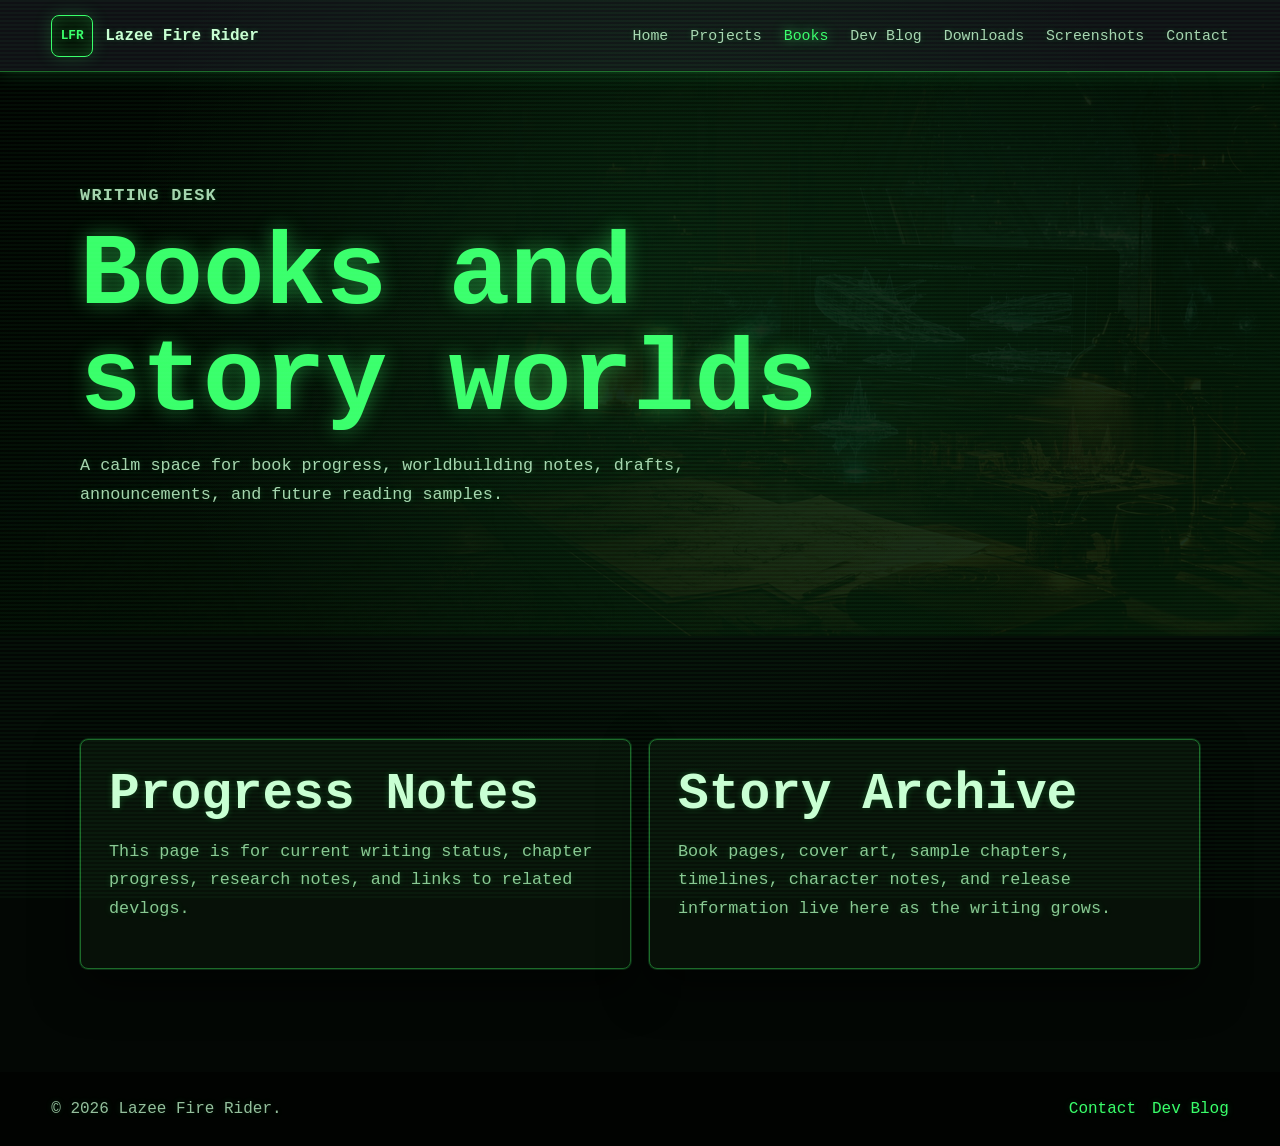
==== books.html @ acac5da4 "Initial Lazee Fire Rider website" ====
<!doctype html>
<html lang="en">
  <head>
    <meta charset="utf-8">
    <meta name="viewport" content="width=device-width, initial-scale=1">
    <title>Books | Lazee Fire Rider</title>
    <link rel="stylesheet" href="assets/css/styles.css">
    <script src="assets/js/main.js" defer></script>
  </head>
  <body>
    <header class="site-header">
      <a class="brand" href="index.html"><span class="brand-mark">LFR</span><span class="brand-name">Lazee Fire Rider</span></a>
      <button class="nav-toggle" type="button" aria-expanded="false" aria-controls="site-nav"><span class="sr-only">Menu</span><span></span><span></span><span></span></button>
      <nav class="site-nav" id="site-nav" aria-label="Main navigation"><a href="index.html">Home</a><a href="projects.html">Projects</a><a href="books.html">Books</a><a href="devlog.html">Dev Blog</a><a href="downloads.html">Downloads</a><a href="screenshots.html">Screenshots</a><a href="contact.html">Contact</a></nav>
    </header>
    <main>
      <section class="page-hero compact"><div class="section-inner"><p class="eyebrow">Writing Desk</p><h1>Books and story worlds</h1><p>A calm space for book progress, worldbuilding notes, drafts, announcements, and future reading samples.</p></div></section>
      <section class="section">
        <div class="section-inner content-grid">
          <article><h2>Progress Notes</h2><p>This page is for current writing status, chapter progress, research notes, and links to related devlogs.</p></article>
          <article><h2>Story Archive</h2><p>Book pages, cover art, sample chapters, timelines, character notes, and release information live here as the writing grows.</p></article>
        </div>
      </section>
    </main>
    <footer class="site-footer"><p>&copy; <span data-current-year></span> Lazee Fire Rider.</p><div><a href="contact.html">Contact</a><a href="devlog.html">Dev Blog</a></div></footer>
  </body>
</html>
---- assets/css/styles.css ----
:root {
  --ink: #c8ffd2;
  --paper: #030704;
  --paper-strong: #071108;
  --muted: #88c992;
  --line: #1d6b2a;
  --charcoal: #010301;
  --charcoal-2: #071508;
  --amber: #ffd166;
  --teal: #39ff6a;
  --crimson: #ff6f61;
  --moss: #72e884;
  --white: #ffffff;
  --terminal-glow: 0 0 18px rgba(57, 255, 106, 0.18);
  --shadow: 0 0 0 1px rgba(57, 255, 106, 0.16), 0 18px 45px rgba(0, 0, 0, 0.58);
  font-family: "Lucida Console", "Courier New", ui-monospace, SFMono-Regular, Consolas, monospace;
}

* {
  box-sizing: border-box;
}

body {
  margin: 0;
  background: var(--paper);
  color: var(--ink);
  text-shadow: 0 0 7px rgba(57, 255, 106, 0.2);
}

body::before {
  content: "";
  position: fixed;
  inset: 0;
  z-index: 100;
  pointer-events: none;
  background:
    linear-gradient(rgba(57, 255, 106, 0.04) 50%, rgba(0, 0, 0, 0.16) 50%),
    radial-gradient(circle at 50% 30%, rgba(57, 255, 106, 0.08), transparent 58%);
  background-size: 100% 4px, 100% 100%;
  mix-blend-mode: screen;
}

img {
  display: block;
  max-width: 100%;
}

a {
  color: inherit;
}

.sr-only {
  position: absolute;
  width: 1px;
  height: 1px;
  padding: 0;
  margin: -1px;
  overflow: hidden;
  clip: rect(0, 0, 0, 0);
  white-space: nowrap;
  border: 0;
}

.site-header {
  position: sticky;
  top: 0;
  z-index: 20;
  display: flex;
  align-items: center;
  justify-content: space-between;
  gap: 24px;
  min-height: 72px;
  padding: 14px clamp(18px, 4vw, 54px);
  background: rgba(16, 18, 22, 0.94);
  color: var(--ink);
  backdrop-filter: blur(14px);
  border-bottom: 1px solid var(--line);
  box-shadow: var(--terminal-glow);
}

.brand {
  display: inline-flex;
  align-items: center;
  gap: 12px;
  text-decoration: none;
  font-weight: 800;
}

.brand-mark {
  display: grid;
  place-items: center;
  width: 42px;
  height: 42px;
  border-radius: 8px;
  background: #061207;
  color: var(--teal);
  border: 1px solid var(--teal);
  box-shadow: inset 0 0 18px rgba(57, 255, 106, 0.18), var(--terminal-glow);
  font-size: 0.8rem;
  letter-spacing: 0;
}

.brand-name {
  font-size: 1rem;
}

.site-nav {
  display: flex;
  align-items: center;
  gap: clamp(10px, 1.8vw, 22px);
  font-size: 0.93rem;
}

.site-nav a {
  color: rgba(200, 255, 210, 0.82);
  text-decoration: none;
  white-space: nowrap;
}

.site-nav a:hover,
.site-nav a[aria-current="page"] {
  color: var(--teal);
  text-shadow: 0 0 12px rgba(57, 255, 106, 0.7);
}

.nav-toggle {
  display: none;
  width: 44px;
  height: 44px;
  border: 1px solid rgba(57, 255, 106, 0.42);
  border-radius: 8px;
  background: transparent;
  padding: 10px;
}

.nav-toggle span:not(.sr-only) {
  display: block;
  width: 100%;
  height: 2px;
  margin: 5px 0;
  background: var(--teal);
}

.hero {
  position: relative;
  min-height: min(760px, calc(100vh - 72px));
  display: grid;
  align-items: end;
  overflow: hidden;
  background: var(--charcoal);
}

.hero img {
  position: absolute;
  inset: 0;
  width: 100%;
  height: 100%;
  object-fit: cover;
}

.hero-overlay {
  position: absolute;
  inset: 0;
  background:
    linear-gradient(90deg, rgba(1, 3, 1, 0.98) 0%, rgba(1, 8, 2, 0.88) 42%, rgba(1, 8, 2, 0.54) 74%),
    linear-gradient(0deg, rgba(1, 3, 1, 0.95) 0%, rgba(1, 3, 1, 0.08) 48%),
    linear-gradient(rgba(57, 255, 106, 0.08), rgba(57, 255, 106, 0.08));
}

.hero-content {
  position: relative;
  max-width: 760px;
  padding: clamp(72px, 11vw, 150px) clamp(20px, 5vw, 72px);
  color: var(--ink);
}

.eyebrow {
  margin: 0 0 12px;
  color: var(--teal);
  font-size: 0.78rem;
  font-weight: 800;
  letter-spacing: 0.08em;
  text-transform: uppercase;
}

h1,
h2,
h3,
p {
  overflow-wrap: break-word;
}

h1,
h2,
h3 {
  margin: 0;
  line-height: 1.04;
}

h1 {
  max-width: 12ch;
  font-size: clamp(3.4rem, 8vw, 7.25rem);
  color: var(--teal);
  text-shadow: 0 0 20px rgba(57, 255, 106, 0.42);
}

h2 {
  font-size: clamp(2rem, 4vw, 3.6rem);
}

h3 {
  font-size: 1.25rem;
}

.hero-copy {
  max-width: 58ch;
  color: rgba(200, 255, 210, 0.86);
  font-size: clamp(1.05rem, 2vw, 1.28rem);
  line-height: 1.7;
}

.hero-actions,
.cta-row {
  display: flex;
  flex-wrap: wrap;
  gap: 12px;
  align-items: center;
}

.button {
  display: inline-flex;
  align-items: center;
  justify-content: center;
  min-height: 46px;
  padding: 12px 18px;
  border-radius: 8px;
  text-decoration: none;
  font-weight: 800;
}

.button.primary {
  background: var(--teal);
  color: #031006;
  box-shadow: var(--terminal-glow);
}

.button.ghost {
  border: 1px solid rgba(57, 255, 106, 0.48);
  color: var(--ink);
}

.button.ghost.dark {
  border-color: var(--line);
  color: var(--teal);
}

.section {
  padding: clamp(54px, 8vw, 104px) clamp(18px, 4vw, 54px);
}

.section-inner {
  width: min(1120px, 100%);
  margin: 0 auto;
}

.section-inner.narrow {
  width: min(850px, 100%);
}

.intro-band {
  background: var(--paper-strong);
  border-bottom: 1px solid var(--line);
  border-top: 1px solid var(--line);
}

.split,
.cta-row {
  display: grid;
  grid-template-columns: minmax(0, 0.95fr) minmax(0, 1.05fr);
  gap: clamp(24px, 6vw, 84px);
  align-items: center;
}

.split p:last-child,
.page-hero p,
.content-grid p,
.feature-row p,
.journal-entry p,
.contact-grid p {
  color: var(--muted);
  line-height: 1.7;
  font-size: 1.05rem;
}

.section-heading {
  margin-bottom: 28px;
}

.project-grid,
.content-grid,
.contact-grid,
.gallery-grid {
  display: grid;
  grid-template-columns: repeat(3, minmax(0, 1fr));
  gap: 18px;
}

.project-card,
.content-grid article,
.contact-grid article,
.journal-entry,
.gallery-grid figure,
.placeholder-shot {
  border: 1px solid var(--line);
  border-radius: 8px;
  background: var(--paper-strong);
  box-shadow: var(--shadow);
}

.project-card {
  padding: 26px;
  border-top: 5px solid var(--teal);
}

.project-card.accent-red {
  border-top-color: var(--amber);
}

.project-card.accent-gold {
  border-top-color: #9dff57;
}

.project-card p,
.project-card a {
  line-height: 1.65;
}

.project-kicker {
  margin-top: 0;
  color: var(--muted);
  font-size: 0.85rem;
  font-weight: 800;
}

.project-card a {
  display: inline-block;
  margin-top: 10px;
  color: var(--teal);
  font-weight: 800;
}

.dark-band {
  background: var(--charcoal);
  color: var(--white);
}

.timeline {
  display: grid;
  grid-template-columns: repeat(3, minmax(0, 1fr));
  gap: 18px;
}

.timeline div {
  min-height: 210px;
  padding: 26px;
  border-radius: 8px;
  background: var(--charcoal-2);
  border: 1px solid rgba(57, 255, 106, 0.24);
}

.timeline span {
  display: inline-block;
  margin-bottom: 24px;
  color: var(--amber);
  font-weight: 900;
}

.timeline p {
  color: rgba(200, 255, 210, 0.72);
  line-height: 1.7;
}

.page-hero {
  padding: clamp(80px, 11vw, 148px) clamp(18px, 4vw, 54px);
  color: var(--white);
  background:
    linear-gradient(135deg, rgba(1, 3, 1, 0.98), rgba(3, 24, 6, 0.9)),
    url("../images/hero-workshop.png") center / cover;
}

.page-hero.compact {
  padding-block: clamp(66px, 9vw, 110px);
}

.page-hero h1 {
  max-width: 14ch;
}

.page-hero p {
  max-width: 720px;
  color: rgba(200, 255, 210, 0.82);
}

.feature-row {
  display: grid;
  grid-template-columns: minmax(0, 1fr) auto;
  gap: 24px;
  align-items: center;
  padding: 28px 0;
  border-bottom: 1px solid var(--line);
}

.feature-row:first-child {
  border-top: 1px solid var(--line);
}

.content-grid {
  grid-template-columns: repeat(2, minmax(0, 1fr));
}

.content-grid article,
.contact-grid article,
.journal-entry {
  padding: 28px;
}

.journal-list {
  display: grid;
  gap: 18px;
}

.journal-entry time {
  display: block;
  margin-bottom: 10px;
  color: var(--amber);
  font-weight: 900;
}

.download-table {
  border: 1px solid var(--line);
  border-radius: 8px;
  overflow: hidden;
  background: var(--paper-strong);
  box-shadow: var(--shadow);
}

.table-row {
  display: grid;
  grid-template-columns: 1.4fr 0.8fr 0.8fr;
  gap: 16px;
  padding: 18px 20px;
  border-top: 1px solid var(--line);
}

.table-row:first-child {
  border-top: 0;
}

.table-row.header {
  background: var(--charcoal);
  color: var(--teal);
  font-weight: 900;
}

.gallery-grid {
  grid-template-columns: repeat(4, minmax(0, 1fr));
}

.gallery-grid figure {
  margin: 0;
  overflow: hidden;
}

.gallery-grid img,
.placeholder-shot {
  aspect-ratio: 4 / 3;
  width: 100%;
  height: auto;
  object-fit: cover;
}

.gallery-grid figcaption {
  padding: 12px 14px;
  color: var(--muted);
  font-weight: 700;
}

.placeholder-shot {
  display: grid;
  place-items: center;
  min-height: 180px;
  background:
    linear-gradient(135deg, rgba(57, 255, 106, 0.13), rgba(255, 209, 102, 0.09)),
    var(--paper-strong);
  color: var(--muted);
  font-weight: 900;
}

.contact-grid {
  grid-template-columns: repeat(2, minmax(0, 1fr));
}

.site-footer {
  display: flex;
  justify-content: space-between;
  gap: 18px;
  padding: 28px clamp(18px, 4vw, 54px);
  background: var(--charcoal);
  color: rgba(200, 255, 210, 0.74);
}

.site-footer p {
  margin: 0;
}

.site-footer div {
  display: flex;
  gap: 16px;
}

.site-footer a {
  color: var(--teal);
  text-decoration: none;
}

@media (max-width: 900px) {
  .nav-toggle {
    display: inline-block;
  }

  .site-nav {
    position: absolute;
    top: 72px;
    left: 0;
    right: 0;
    display: none;
    flex-direction: column;
    align-items: stretch;
    gap: 0;
    padding: 12px 18px 20px;
    background: var(--charcoal);
  }

  .site-nav.is-open {
    display: flex;
  }

  .site-nav a {
    padding: 12px 0;
    border-bottom: 1px solid rgba(255, 255, 255, 0.08);
  }

  .split,
  .cta-row,
  .project-grid,
  .timeline,
  .content-grid,
  .contact-grid,
  .gallery-grid {
    grid-template-columns: 1fr;
  }

  .hero {
    min-height: 680px;
  }

  .feature-row {
    grid-template-columns: 1fr;
  }
}

@media (max-width: 620px) {
  .brand-name {
    max-width: 150px;
  }

  h1 {
    font-size: 3rem;
  }

  .hero-content {
    padding-top: 110px;
  }

  .table-row {
    grid-template-columns: 1fr;
    gap: 5px;
  }

  .site-footer {
    flex-direction: column;
  }
}
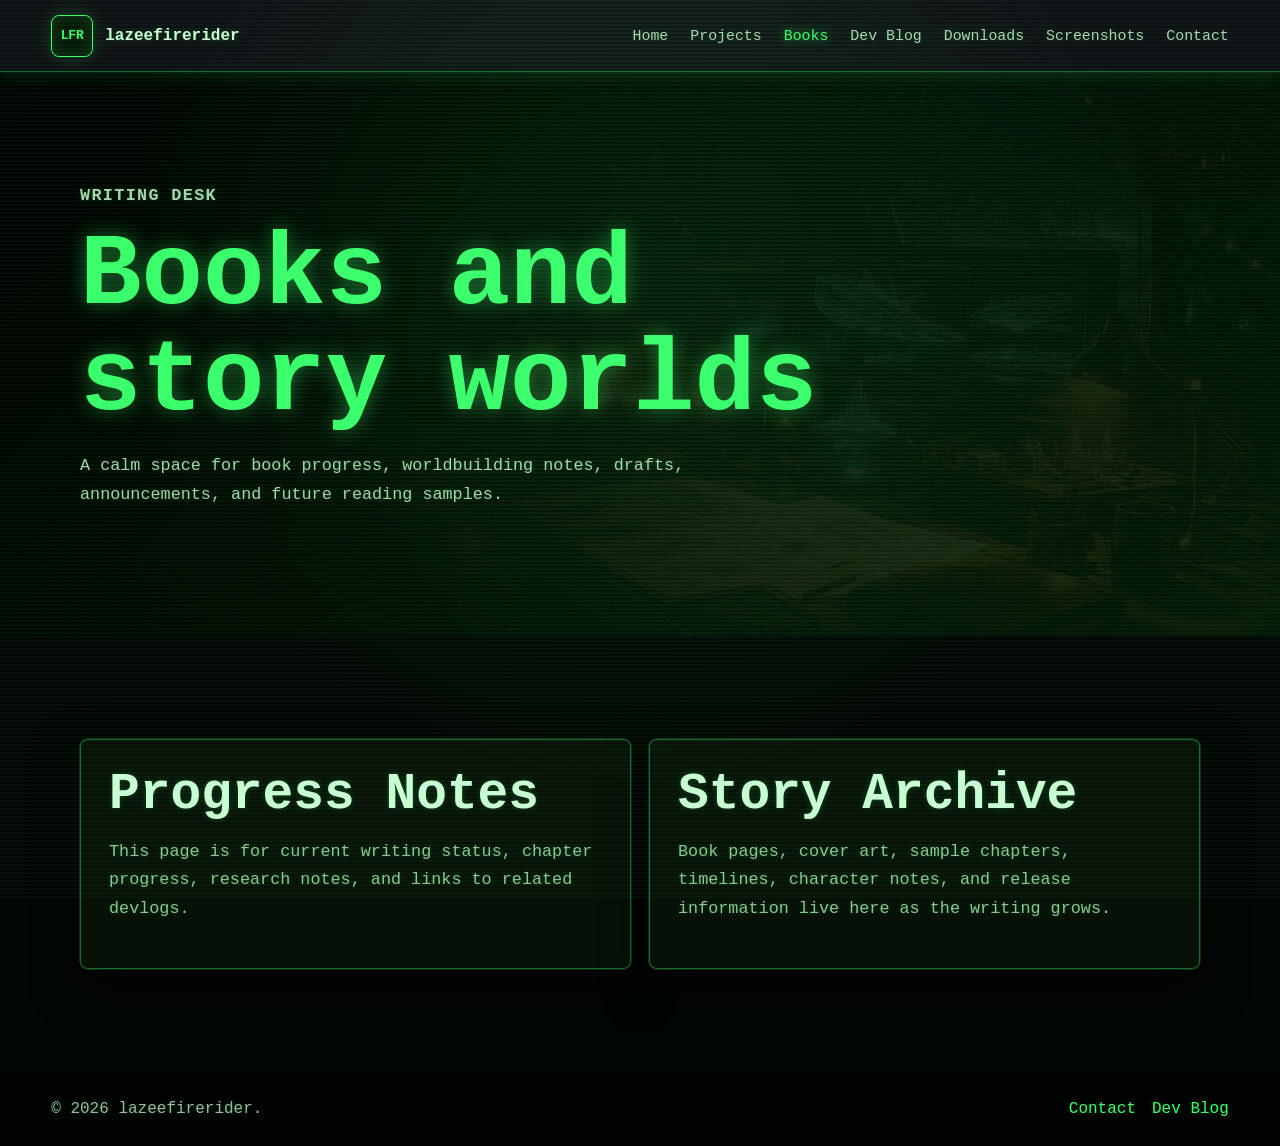
==== commit 9a092980: "Use one-word lazeefirerider branding" ====
--- a/books.html
+++ b/books.html
@@ -3,13 +3,13 @@
   <head>
     <meta charset="utf-8">
     <meta name="viewport" content="width=device-width, initial-scale=1">
-    <title>Books | Lazee Fire Rider</title>
+    <title>Books | lazeefirerider</title>
     <link rel="stylesheet" href="assets/css/styles.css">
     <script src="assets/js/main.js" defer></script>
   </head>
   <body>
     <header class="site-header">
-      <a class="brand" href="index.html"><span class="brand-mark">LFR</span><span class="brand-name">Lazee Fire Rider</span></a>
+      <a class="brand" href="index.html"><span class="brand-mark">LFR</span><span class="brand-name">lazeefirerider</span></a>
       <button class="nav-toggle" type="button" aria-expanded="false" aria-controls="site-nav"><span class="sr-only">Menu</span><span></span><span></span><span></span></button>
       <nav class="site-nav" id="site-nav" aria-label="Main navigation"><a href="index.html">Home</a><a href="projects.html">Projects</a><a href="books.html">Books</a><a href="devlog.html">Dev Blog</a><a href="downloads.html">Downloads</a><a href="screenshots.html">Screenshots</a><a href="contact.html">Contact</a></nav>
     </header>
@@ -22,6 +22,6 @@
         </div>
       </section>
     </main>
-    <footer class="site-footer"><p>&copy; <span data-current-year></span> Lazee Fire Rider.</p><div><a href="contact.html">Contact</a><a href="devlog.html">Dev Blog</a></div></footer>
+    <footer class="site-footer"><p>&copy; <span data-current-year></span> lazeefirerider.</p><div><a href="contact.html">Contact</a><a href="devlog.html">Dev Blog</a></div></footer>
   </body>
 </html>
--- a/assets/css/styles.css
+++ b/assets/css/styles.css
@@ -349,6 +349,34 @@
   font-weight: 800;
 }
 
+.download-table a {
+  color: var(--teal);
+  font-weight: 800;
+}
+
+.text-link {
+  color: var(--teal);
+  font-weight: 800;
+}
+
+.link-list {
+  display: grid;
+  gap: 12px;
+  padding: 0;
+  margin: 18px 0 0;
+  list-style: none;
+}
+
+.link-list a {
+  color: var(--teal);
+  font-weight: 800;
+  text-decoration: none;
+}
+
+.link-list a:hover {
+  text-decoration: underline;
+}
+
 .dark-band {
   background: var(--charcoal);
   color: var(--white);
